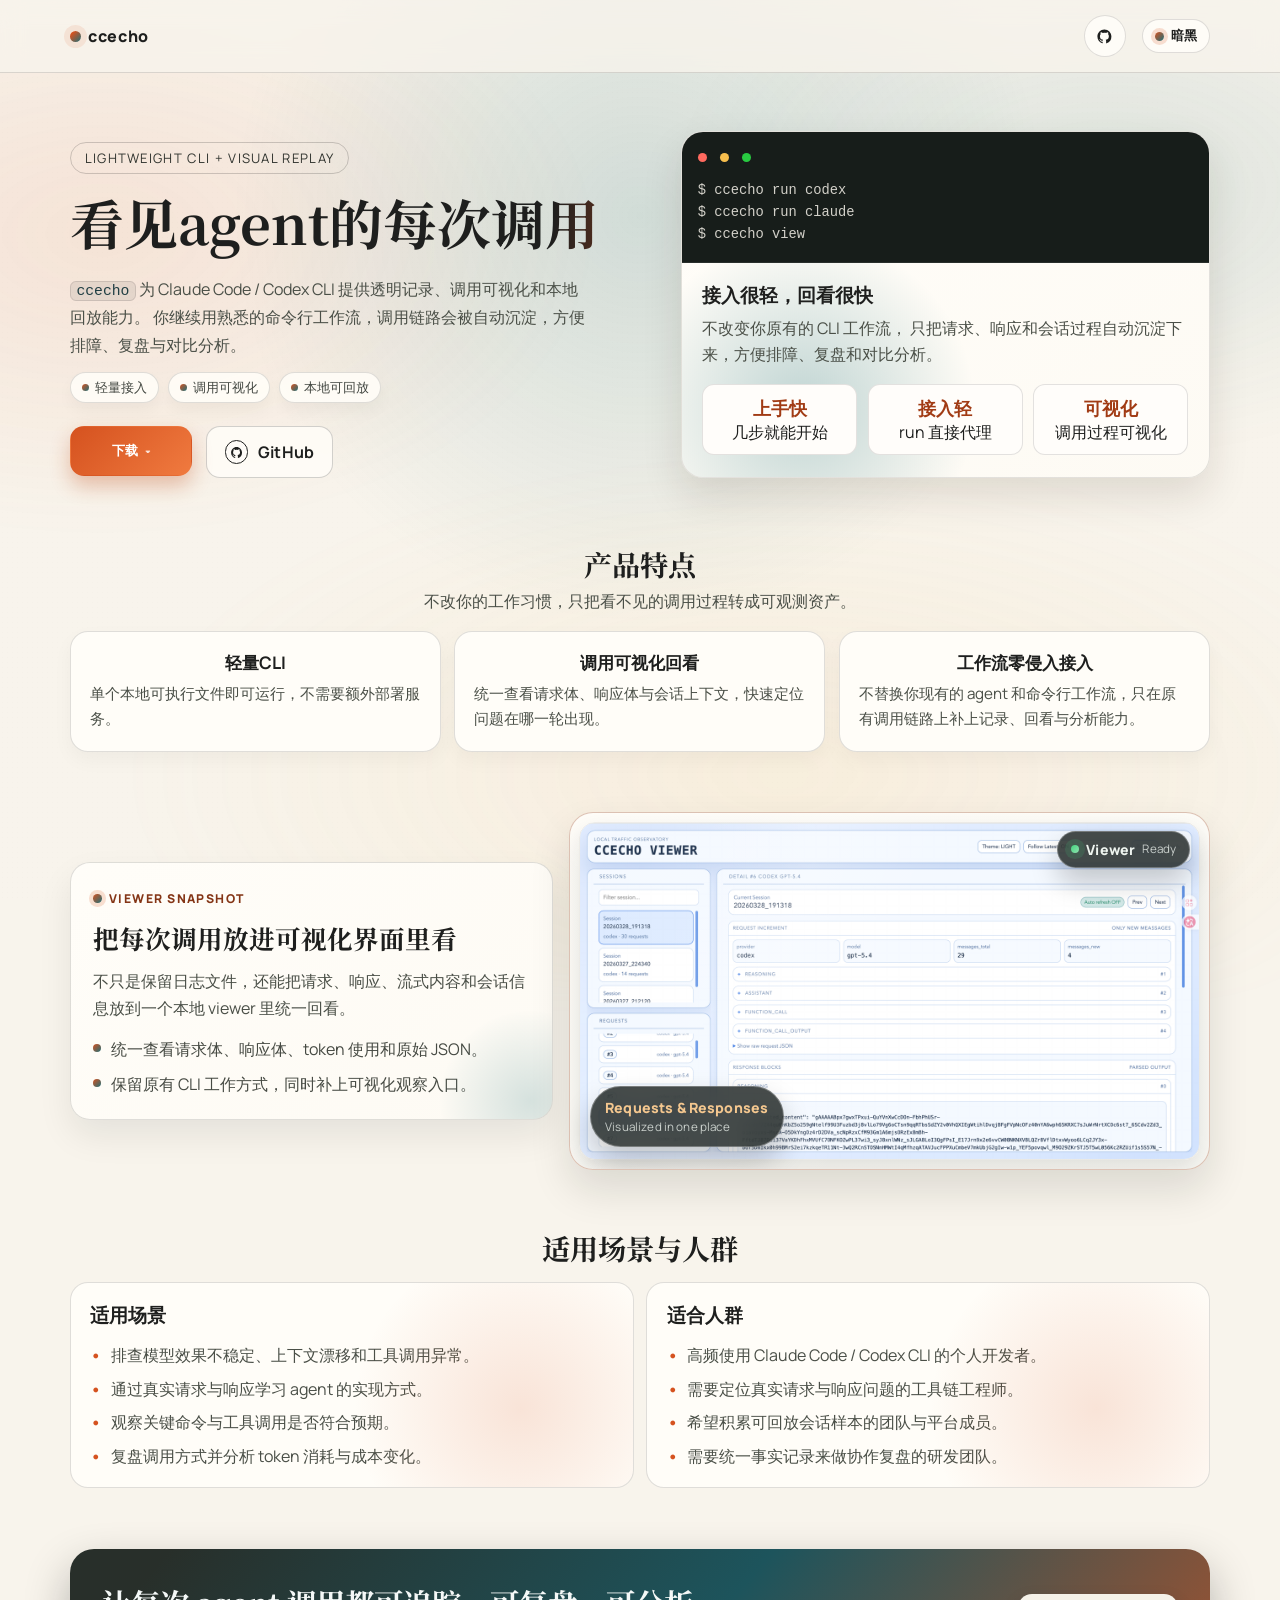
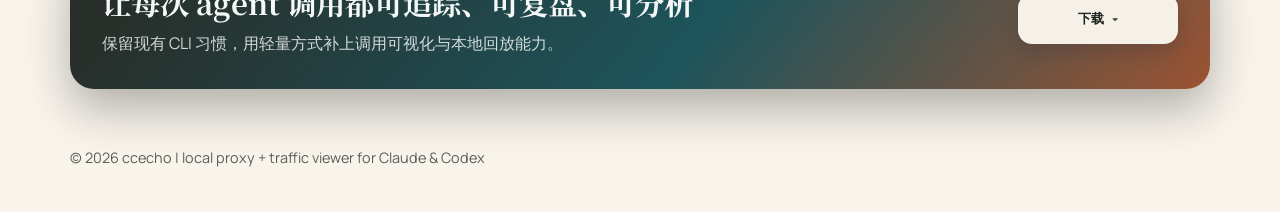
==== docs/index.html @ 2245d56a "feat: 支持 Codex 代理链路、重构多 provider viewer、增加产品介绍页   - cmd/ccecho/commands.go: 新增 run codex、view、versio" ====
<!doctype html>
<html lang="zh-CN">
<head>
    <meta charset="UTF-8"/>
    <meta name="viewport" content="width=device-width, initial-scale=1.0"/>
    <meta name="description" content="ccecho：为 Claude Code / Codex CLI 提供透明记录、调用可视化与本地回放的轻量 CLI。"/>
    <title>ccecho | 透明记录、调用可视化、本地回放</title>
    <link rel="preconnect" href="https://fonts.googleapis.com"/>
    <link rel="preconnect" href="https://fonts.gstatic.com" crossorigin/>
    <link href="https://fonts.googleapis.com/css2?family=Manrope:wght@400;500;600;700;800&family=Noto+Serif+SC:wght@500;700&display=swap"
          rel="stylesheet"/>
    <style>
        /* 主题变量 */
        :root {
            --bg: #f8f4ec;
            --ink: #1e1f1e;
            --muted: #4a4f47;
            --brand: #d5521f;
            --brand-deep: #a13b14;
            --accent: #1f6f78;
            --paper: #fffdf8;
            --line: rgba(30, 31, 30, 0.14);
            --shadow: 0 18px 40px rgba(45, 24, 10, 0.12);
            --radius: 18px;
            --max: 1140px;
            --spot-x: 50%;
            --spot-y: 24%;
        }

        :root[data-theme="dark"] {
            --bg: #111513;
            --ink: #e8ece8;
            --muted: #c2ccc2;
            --brand: #e06c3b;
            --brand-deep: #ff9164;
            --accent: #58aeb7;
            --paper: #1a221f;
            --line: rgba(232, 236, 232, 0.16);
            --shadow: 0 20px 45px rgba(0, 0, 0, 0.42);
        }

        /* 基础样式 */
        * {
            box-sizing: border-box;
            margin: 0;
            padding: 0;
        }

        html,
        body {
            width: 100%;
            scroll-behavior: smooth;
            background: var(--bg);
            color: var(--ink);
            font-family: "Manrope", "PingFang SC", "Hiragino Sans GB", "Microsoft YaHei", sans-serif;
        }

        body::after {
            content: "";
            position: fixed;
            z-index: -2;
            filter: blur(36px);
            opacity: 0.55;
            animation: blobFloat 14s ease-in-out infinite alternate;
            will-change: transform;
        }

        body::after {
            width: 36vw;
            height: 36vw;
            min-width: 280px;
            min-height: 280px;
            background: radial-gradient(circle at 70% 70%, rgba(31, 111, 120, 0.56), transparent 70%);
            right: -10vw;
            bottom: -10vw;
            animation-duration: 16s;
            animation-delay: -6s;
        }

        a {
            color: inherit;
            text-decoration: none;
        }

        code {
            font-family: "SFMono-Regular", Menlo, Monaco, Consolas, monospace;
            font-size: 0.92em;
            background: rgba(30, 31, 30, 0.08);
            border: 1px solid rgba(30, 31, 30, 0.12);
            border-radius: 6px;
            padding: 0.08rem 0.34rem;
            color: #1f3e42;
            white-space: nowrap;
        }

        :root[data-theme="dark"] code {
            background: rgba(232, 236, 232, 0.08);
            border-color: rgba(232, 236, 232, 0.18);
            color: #8dd6de;
        }

        /* 背景层 */
        .site {
            position: relative;
            overflow-x: clip;
            isolation: isolate;
        }

        .site::before {
            content: "";
            position: fixed;
            inset: 0;
            z-index: 0;
            pointer-events: none;
            background: radial-gradient(680px circle at var(--spot-x) var(--spot-y), color-mix(in srgb, var(--accent) 18%, transparent), transparent 60%);
        }

        .scroll-progress {
            position: fixed;
            top: 0;
            left: 0;
            z-index: 40;
            height: 3px;
            width: 100%;
            transform-origin: left;
            transform: scaleX(0);
            background: linear-gradient(90deg, var(--brand), var(--accent));
            box-shadow: 0 0 12px color-mix(in srgb, var(--brand) 65%, transparent);
            pointer-events: none;
        }

        .noise {
            pointer-events: none;
            position: fixed;
            inset: 0;
            z-index: 2;
            opacity: 0.2;
            background-image: radial-gradient(rgba(0, 0, 0, 0.06) 0.8px, transparent 0.8px);
            background-size: 5px 5px;
            animation: noiseShift 10s steps(8, end) infinite;
        }

        .aurora {
            pointer-events: none;
            position: fixed;
            inset: -10% -20%;
            z-index: 1;
            opacity: 0.52;
            background: radial-gradient(40% 40% at 20% 30%, rgba(213, 82, 31, 0.2), transparent 70%),
            radial-gradient(34% 34% at 76% 26%, rgba(31, 111, 120, 0.24), transparent 72%),
            radial-gradient(50% 40% at 58% 80%, rgba(241, 181, 82, 0.18), transparent 75%);
            filter: blur(18px) saturate(110%);
            transform: translate3d(0, 0, 0);
            animation: auroraDrift 16s ease-in-out infinite alternate;
            will-change: transform;
        }

        .nav-wrap,
        main,
        footer {
            position: relative;
            z-index: 3;
        }

        .container {
            width: min(100% - 2.6rem, var(--max));
            margin-inline: auto;
        }

        /* 顶部导航 */
        .nav-wrap {
            position: sticky;
            top: 0;
            z-index: 20;
            backdrop-filter: blur(12px);
            background: color-mix(in srgb, var(--bg) 78%, transparent);
            border-bottom: 1px solid var(--line);
        }

        .nav {
            display: flex;
            justify-content: space-between;
            align-items: center;
            min-height: 72px;
            gap: 1rem;
        }

        .nav-right {
            display: flex;
            align-items: center;
            gap: 1rem;
        }

        .brand {
            display: inline-flex;
            align-items: baseline;
            gap: 0.45rem;
            font-weight: 800;
            letter-spacing: 0.04em;
        }

        .brand-mark {
            width: 11px;
            height: 11px;
            border-radius: 50%;
            background: linear-gradient(135deg, var(--brand) 20%, var(--accent));
            box-shadow: 0 0 0 6px rgba(213, 82, 31, 0.1);
            animation: pulseMark 1.5s ease-out infinite;
        }

        .theme-toggle {
            border: 1px solid var(--line);
            background: color-mix(in srgb, var(--paper) 86%, transparent);
            color: var(--ink);
            border-radius: 999px;
            padding: 0.42rem 0.75rem;
            display: inline-flex;
            align-items: center;
            gap: 0.45rem;
            font-size: 0.83rem;
            font-weight: 700;
            cursor: pointer;
            transition: transform 0.22s ease, background 0.22s ease, border-color 0.22s ease;
        }

        .theme-toggle:hover {
            transform: translateY(-1px);
            border-color: color-mix(in srgb, var(--brand) 42%, var(--line));
        }

        .nav-icon-btn {
            width: 42px;
            height: 42px;
            border-radius: 999px;
            border: 1px solid var(--line);
            background: color-mix(in srgb, var(--paper) 86%, transparent);
            color: var(--ink);
            display: inline-flex;
            align-items: center;
            justify-content: center;
            transition: transform 0.22s ease, background 0.22s ease, border-color 0.22s ease, box-shadow 0.22s ease;
        }

        .nav-icon-btn:hover {
            transform: translateY(-1px);
            border-color: color-mix(in srgb, var(--brand) 42%, var(--line));
            box-shadow: 0 10px 18px rgba(20, 24, 22, 0.1);
        }

        .nav-icon-btn svg {
            width: 1.05rem;
            height: 1.05rem;
            fill: currentColor;
        }

        .theme-dot {
            width: 9px;
            height: 9px;
            border-radius: 50%;
            background: linear-gradient(135deg, var(--brand), var(--accent));
            box-shadow: 0 0 0 4px color-mix(in srgb, var(--brand) 18%, transparent);
        }

        /* Hero 区域 */
        .hero {
            padding: 3.6rem 0 2.4rem;
            position: relative;
        }

        .hero-grid {
            display: grid;
            grid-template-columns: 1.05fr 0.95fr;
            gap: 1.6rem;
            align-items: end;
            position: relative;
        }

        /* Keep the left column above the demo card so its dropdown can receive pointer events. */
        .hero-grid > article.reveal {
            position: relative;
            z-index: 5;
        }

        .hero-card.reveal {
            position: relative;
            z-index: 1;
        }

        .eyebrow {
            display: inline-block;
            margin-bottom: 1.1rem;
            padding: 0.35rem 0.85rem;
            border-radius: 999px;
            border: 1px solid rgba(30, 31, 30, 0.2);
            font-size: 0.82rem;
            letter-spacing: 0.1em;
            text-transform: uppercase;
            color: #31342f;
        }

        :root[data-theme="dark"] .eyebrow {
            color: #eef4ef;
            border-color: rgba(121, 212, 221, 0.26);
            background: linear-gradient(135deg, rgba(24, 31, 29, 0.9), rgba(18, 47, 52, 0.78));
            box-shadow:
                0 10px 24px rgba(0, 0, 0, 0.22),
                inset 0 0 0 1px rgba(255, 154, 109, 0.08);
        }

        .hero h1 {
            font-family: "Noto Serif SC", serif;
            font-weight: 700;
            line-height: 1.16;
            font-size: clamp(2rem, 4.2vw, 4rem);
            margin-bottom: 1rem;
            text-wrap: nowrap;
            white-space: nowrap;
            color: var(--ink);
            position: relative;
            display: inline-block;
            padding-bottom: 0.12em;
            overflow: visible;
        }

        .hero p {
            color: var(--muted);
            font-size: clamp(1rem, 1.2vw, 1.13rem);
            max-width: 52ch;
            line-height: 1.72;
        }

        @supports ((-webkit-background-clip: text) or (background-clip: text)) {
            .hero h1 {
                background: linear-gradient(92deg, var(--ink) 0%, var(--ink) 38%, var(--brand) 52%, var(--accent) 68%, var(--ink) 82%);
                background-size: 240% 100%;
                -webkit-background-clip: text;
                background-clip: text;
                color: transparent;
                -webkit-text-fill-color: transparent;
                animation: titleShimmer 4.8s ease-in-out infinite;
            }
        }

        :root[data-theme="dark"] .hero h1 {
            color: #f2f5f2;
            background: none;
            -webkit-text-fill-color: #f2f5f2;
            text-shadow: 0 0 0 rgba(121, 212, 221, 0);
            animation: darkTitlePulse 3.6s ease-in-out infinite;
        }

        :root[data-theme="dark"] .hero h1::after {
            content: "";
            position: absolute;
            left: 0;
            right: 0;
            bottom: -0.28em;
            height: 3px;
            border-radius: 999px;
            background: linear-gradient(90deg, transparent 0%, #79d4dd 28%, #ff9a6d 52%, #79d4dd 74%, transparent 100%);
            background-size: 220% 100%;
            opacity: 0.9;
            animation: darkUnderlineFlow 2s linear infinite;
        }

        .hero-actions {
            margin-top: 1.4rem;
            display: flex;
            gap: 0.9rem;
            flex-wrap: wrap;
            overflow: visible;
        }

        .hero-badges {
            margin-top: 0.8rem;
            display: flex;
            flex-wrap: wrap;
            gap: 0.55rem;
        }

        .badge {
            display: inline-flex;
            align-items: center;
            gap: 0.4rem;
            border-radius: 999px;
            border: 1px solid var(--line);
            background: color-mix(in srgb, var(--paper) 90%, transparent);
            padding: 0.35rem 0.68rem;
            font-size: 0.79rem;
            color: color-mix(in srgb, var(--muted) 82%, var(--ink));
            box-shadow: 0 8px 16px rgba(0, 0, 0, 0.04);
            animation: badgeLift 3.2s ease-in-out infinite;
        }

        .badge:nth-child(2) {
            animation-delay: -1.8s;
        }

        .badge:nth-child(3) {
            animation-delay: -3.4s;
        }

        .badge::before {
            content: "";
            width: 7px;
            height: 7px;
            border-radius: 50%;
            background: linear-gradient(135deg, var(--brand), var(--accent));
            flex-shrink: 0;
        }

        /* 按钮与下载菜单 */
        .btn {
            display: inline-flex;
            align-items: center;
            justify-content: center;
            gap: 0.45rem;
            padding: 0.86rem 1.16rem;
            min-height: 50px;
            border-radius: 14px;
            border: 1px solid transparent;
            font-weight: 700;
            letter-spacing: 0.01em;
            position: relative;
            isolation: isolate;
            overflow: hidden;
            transition: transform 0.24s ease, box-shadow 0.24s ease, background 0.24s ease, border-color 0.24s ease;
            cursor: pointer;
        }

        .btn::before {
            content: "";
            position: absolute;
            inset: 0;
            z-index: -1;
            opacity: 0;
            transform: translateX(-26%);
            transition: transform 0.36s ease, opacity 0.36s ease;
            background: linear-gradient(105deg, transparent 20%, rgba(255, 255, 255, 0.38) 48%, transparent 78%);
        }

        .btn-primary {
            background: linear-gradient(135deg, var(--brand), #f07a3f);
            color: #fff;
            box-shadow: 0 10px 20px rgba(191, 74, 24, 0.32);
            padding-inline: 1.28rem;
        }

        .btn-ghost {
            border-color: rgba(30, 31, 30, 0.2);
            color: var(--ink);
            background: rgba(255, 253, 248, 0.84);
            backdrop-filter: blur(2px);
        }

        .btn-github {
            gap: 0.62rem;
            padding-inline: 1.1rem;
        }

        .btn-icon-circle {
            width: 1.45rem;
            height: 1.45rem;
            border-radius: 999px;
            display: inline-flex;
            align-items: center;
            justify-content: center;
            flex-shrink: 0;
            border: 1px solid currentColor;
            background: rgba(255, 255, 255, 0.16);
        }

        .btn-icon-circle svg {
            width: 0.82rem;
            height: 0.82rem;
            fill: currentColor;
        }

        .download-pop {
            position: relative;
            display: inline-flex;
            flex-direction: column;
            align-items: flex-start;
            overflow: visible;
            padding-bottom: 0.35rem;
            margin-bottom: -0.35rem;
            z-index: 60;
        }

        .download-pop:is(:hover, :focus-within) {
            z-index: 90;
        }

        .download-trigger {
            padding-inline: 1.2rem;
            min-width: 122px;
        }

        .download-trigger::after {
            content: "▾";
            font-size: 0.8em;
            opacity: 0.82;
            transition: transform 0.24s ease;
        }

        .download-pop:is(:hover, :focus-within) .download-trigger::after {
            transform: rotate(180deg);
        }

        .download-menu {
            position: absolute;
            top: 100%;
            left: 0;
            min-width: 210px;
            display: grid;
            gap: 0.28rem;
            padding: 0.44rem;
            border-radius: 12px;
            border: 1px solid color-mix(in srgb, var(--brand) 20%, var(--line));
            background: color-mix(in srgb, var(--paper) 96%, #fff);
            box-shadow: 0 18px 34px rgba(26, 28, 26, 0.16);
            opacity: 0;
            visibility: hidden;
            pointer-events: none;
            transition: opacity 0.22s ease;
            z-index: 120;
        }

        .download-pop:is(:hover, :focus-within) .download-menu {
            opacity: 1;
            visibility: visible;
            pointer-events: auto;
        }

        .download-pop.upward {
            padding-top: 0.35rem;
            padding-bottom: 0;
            margin-top: -0.35rem;
            margin-bottom: 0;
        }

        .download-pop.upward .download-menu {
            top: auto;
            bottom: 100%;
        }

        .download-item {
            display: flex;
            align-items: center;
            justify-content: space-between;
            gap: 0.8rem;
            border-radius: 9px;
            padding: 0.56rem 0.7rem;
            font-size: 0.9rem;
            color: color-mix(in srgb, var(--muted) 72%, var(--ink));
            border: 1px solid transparent;
            cursor: pointer;
            text-decoration: none;
            transition: background 0.2s ease, color 0.2s ease, transform 0.2s ease, border-color 0.2s ease, box-shadow 0.2s ease;
        }

        .download-item span:last-child {
            opacity: 0.62;
            font-size: 0.84em;
        }

        .download-item:is(:hover, :focus-visible) {
            background: color-mix(in srgb, var(--brand) 11%, var(--paper));
            color: var(--ink);
            border-color: color-mix(in srgb, var(--brand) 44%, var(--line));
            box-shadow: 0 6px 14px rgba(20, 24, 22, 0.1);
            outline: none;
        }

        :root[data-theme="dark"] .btn-ghost {
            border-color: rgba(232, 236, 232, 0.18);
            background: rgba(21, 27, 24, 0.72);
        }

        :root[data-theme="dark"] .btn-github .btn-icon-circle {
            background: rgba(232, 236, 232, 0.08);
        }

        :root[data-theme="dark"] .nav-icon-btn {
            border-color: rgba(232, 236, 232, 0.18);
            background: rgba(21, 27, 24, 0.72);
        }

        .btn:hover {
            transform: translateY(-2px) scale(1.01);
            box-shadow: 0 12px 24px rgba(20, 24, 22, 0.12);
        }

        .btn:hover::before {
            opacity: 1;
            transform: translateX(14%);
        }

        .btn:hover::after {
            transform: translateX(2px);
            opacity: 1;
        }

        .btn.download-trigger:hover {
            transform: none;
        }

        /* 右侧演示卡片 */
        .hero-card {
            background: linear-gradient(145deg, color-mix(in srgb, var(--paper) 92%, #fff), color-mix(in srgb, var(--paper) 88%, #f1e7d5));
            border-radius: calc(var(--radius) + 4px);
            border: 1px solid rgba(30, 31, 30, 0.12);
            box-shadow: var(--shadow);
            overflow: hidden;
            position: relative;
            isolation: isolate;
        }

        :root[data-theme="dark"] .hero-card {
            border-color: rgba(121, 212, 221, 0.28);
            animation: darkCardGlow 3.2s ease-in-out infinite;
        }

        .hero-card::before {
            content: "";
            position: absolute;
            inset: auto auto -30% -10%;
            width: 66%;
            aspect-ratio: 1;
            border-radius: 50%;
            background: radial-gradient(circle, rgba(31, 111, 120, 0.28), transparent 70%);
            z-index: -1;
        }

        .hero-card::after {
            content: "";
            position: absolute;
            inset: -140% 20% auto -40%;
            height: 80%;
            transform: rotate(18deg);
            background: linear-gradient(90deg, transparent, rgba(255, 255, 255, 0.36), transparent);
            animation: sheen 5.5s ease-in-out infinite;
            pointer-events: none;
        }

    .terminal {
      background: color-mix(in srgb, #131916 72%, #212724);
      color: #e7e4dc;
      padding: 1rem;
      font-family: "SFMono-Regular", Menlo, Monaco, Consolas, monospace;
      font-size: 0.86rem;
      line-height: 1.6;
            border-bottom: 1px solid rgba(255, 255, 255, 0.08);
        }

        .terminal .dot {
            display: inline-block;
            width: 9px;
            height: 9px;
            border-radius: 50%;
            margin-right: 0.3rem;
        }

        .dot.red {
            background: #ff6a5f;
        }

        .dot.yellow {
            background: #f7be4d;
        }

        .dot.green {
            background: #28ca41;
        }

        .card-content {
            padding: 1.2rem 1.3rem 1.4rem;
        }

        .kpi {
            display: grid;
            grid-template-columns: repeat(3, 1fr);
            gap: 0.65rem;
            margin-top: 1rem;
        }

        .kpi > div {
            background: color-mix(in srgb, var(--paper) 76%, #fff);
            border: 1px solid rgba(30, 31, 30, 0.12);
            border-radius: 12px;
            padding: 0.65rem;
            text-align: center;
        }

        .kpi strong {
            display: block;
            font-size: 1.1rem;
            color: var(--brand-deep);
        }

        /* 内容区块 */
        section {
            padding: 1.9rem 0;
        }

        .section-title {
            display: flex;
            align-items: end;
            justify-content: space-between;
            gap: 1rem;
            margin-bottom: 0.85rem;
        }

        .section-title h2 {
            font-family: "Noto Serif SC", serif;
            font-size: clamp(1.45rem, 2.2vw, 2.3rem);
            line-height: 1.24;
        }

        .section-title p {
            color: var(--muted);
            max-width: 48ch;
            line-height: 1.64;
        }

        .section-title.centered {
            flex-direction: column;
            align-items: center;
            justify-content: center;
            text-align: center;
            gap: 0.4rem;
            margin-bottom: 1rem;
        }

        .section-title.centered p {
            max-width: 60ch;
        }

        .feature-grid {
            display: grid;
            grid-template-columns: repeat(3, minmax(0, 1fr));
            gap: 0.8rem;
        }

        .feature {
            border-radius: var(--radius);
            background: var(--paper);
            border: 1px solid var(--line);
            padding: 1.2rem;
            box-shadow: 0 8px 20px rgba(0, 0, 0, 0.04);
            transition: transform 120ms ease-out;
            position: relative;
            overflow: hidden;
            will-change: transform;
        }

        .feature:hover {
            --lift: -4px;
        }

        .feature h3 {
            margin-bottom: 0.45rem;
            font-size: 1.08rem;
            text-align: center;
            text-wrap: balance;
            max-width: 16ch;
            margin-inline: auto;
        }

        .feature p {
            color: var(--muted);
            line-height: 1.62;
            font-size: 0.95rem;
        }

        :root[data-theme="dark"] .section-title p,
        :root[data-theme="dark"] .feature p,
        :root[data-theme="dark"] .panel li,
        :root[data-theme="dark"] .hero p,
        :root[data-theme="dark"] .card-content p,
        :root[data-theme="dark"] .cta p {
            color: #cdd6cd !important;
        }

        .split {
            display: grid;
            grid-template-columns: 1fr 1fr;
            gap: 0.8rem;
        }

        .panel {
            border-radius: var(--radius);
            border: 1px solid var(--line);
            background: var(--paper);
            padding: 1.2rem;
            position: relative;
            overflow: hidden;
            transition: transform 120ms ease-out;
        }

        .panel:hover,
        blockquote:hover {
            --lift: -3px;
        }

        .panel::after {
            content: "";
            position: absolute;
            inset: auto -10% -44% auto;
            width: 60%;
            aspect-ratio: 1;
            border-radius: 50%;
            background: radial-gradient(circle, rgba(213, 82, 31, 0.15), transparent 70%);
            pointer-events: none;
        }

        .panel ul {
            list-style: none;
            margin-top: 0.9rem;
            display: grid;
            gap: 0.6rem;
        }

        .panel li {
            display: flex;
            align-items: flex-start;
            gap: 0.55rem;
            color: var(--muted);
            line-height: 1.5;
        }

        .panel li::before {
            content: "•";
            color: var(--brand);
            font-weight: 800;
        }

        .panel:hover {
            transform: translateY(-2px);
        }

        .viewer-showcase {
            display: grid;
            grid-template-columns: minmax(0, 0.86fr) minmax(0, 1.14fr);
            gap: 1rem;
            align-items: center;
        }

        .viewer-copy {
            border-radius: calc(var(--radius) + 2px);
            border: 1px solid var(--line);
            background:
                linear-gradient(145deg, color-mix(in srgb, var(--paper) 95%, #fff), color-mix(in srgb, var(--paper) 88%, #f1e7d5));
            padding: 1.4rem;
            box-shadow: 0 16px 34px rgba(18, 22, 20, 0.08);
            position: relative;
            overflow: hidden;
        }

        .viewer-copy::after {
            content: "";
            position: absolute;
            inset: auto -14% -28% auto;
            width: 180px;
            aspect-ratio: 1;
            border-radius: 50%;
            background: radial-gradient(circle, rgba(31, 111, 120, 0.18), transparent 72%);
            pointer-events: none;
        }

        .viewer-kicker {
            display: inline-flex;
            align-items: center;
            gap: 0.45rem;
            font-size: 0.76rem;
            font-weight: 800;
            letter-spacing: 0.12em;
            text-transform: uppercase;
            color: color-mix(in srgb, var(--brand-deep) 78%, var(--ink));
        }

        .viewer-kicker::before {
            content: "";
            width: 0.52rem;
            height: 0.52rem;
            border-radius: 50%;
            background: linear-gradient(135deg, var(--brand), var(--accent));
            box-shadow: 0 0 0 4px color-mix(in srgb, var(--brand) 18%, transparent);
        }

        .viewer-copy h3 {
            margin-top: 0.9rem;
            font-family: "Noto Serif SC", serif;
            font-size: clamp(1.45rem, 2vw, 2.15rem);
            line-height: 1.28;
        }

        .viewer-copy p {
            margin-top: 0.8rem;
            color: var(--muted);
            line-height: 1.68;
        }

        .viewer-points {
            list-style: none;
            margin-top: 1rem;
            display: grid;
            gap: 0.6rem;
        }

        .viewer-points li {
            display: flex;
            align-items: flex-start;
            gap: 0.6rem;
            color: color-mix(in srgb, var(--muted) 90%, var(--ink));
            line-height: 1.55;
        }

        .viewer-points li::before {
            content: "";
            width: 0.5rem;
            height: 0.5rem;
            margin-top: 0.42rem;
            border-radius: 50%;
            flex-shrink: 0;
            background: linear-gradient(135deg, var(--brand), var(--accent));
        }

        .viewer-frame {
            position: relative;
            padding: 0.55rem;
            border-radius: 24px;
            border: 1px solid color-mix(in srgb, var(--brand) 20%, var(--line));
            background:
                linear-gradient(155deg, color-mix(in srgb, var(--paper) 94%, #fff), color-mix(in srgb, var(--paper) 82%, #e8edea)),
                linear-gradient(135deg, rgba(213, 82, 31, 0.08), rgba(31, 111, 120, 0.08));
            box-shadow: 0 20px 40px rgba(18, 22, 20, 0.12);
            overflow: hidden;
            isolation: isolate;
            transform-origin: center;
            animation: viewerFrameDrift 6.8s ease-in-out infinite;
            transition: transform 0.35s ease, box-shadow 0.35s ease, border-color 0.35s ease;
        }

        .viewer-frame::before {
            content: "";
            position: absolute;
            inset: 0;
            background:
                linear-gradient(110deg, transparent 18%, rgba(255, 255, 255, 0.18) 34%, transparent 52%),
                radial-gradient(circle at 18% 18%, rgba(255, 255, 255, 0.12), transparent 30%);
            pointer-events: none;
        }

        .viewer-frame::after {
            content: "";
            position: absolute;
            inset: 6% -18% auto;
            height: 34%;
            background: linear-gradient(90deg, transparent, rgba(255, 255, 255, 0.26), transparent);
            transform: translate3d(-18%, 0, 0) rotate(-6deg);
            opacity: 0;
            pointer-events: none;
            animation: viewerScan 5.4s ease-in-out infinite;
        }

        .viewer-frame:hover {
            transform: translateY(-4px) rotate(-0.4deg);
            box-shadow: 0 28px 54px rgba(18, 22, 20, 0.16);
            border-color: color-mix(in srgb, var(--accent) 32%, var(--line));
        }

        .viewer-shot {
            display: block;
            width: 100%;
            height: auto;
            border-radius: 16px;
            border: 1px solid rgba(30, 31, 30, 0.08);
            box-shadow: 0 10px 24px rgba(20, 24, 22, 0.12);
            transform-origin: center;
            animation: viewerShotFloat 7.2s ease-in-out infinite;
        }

        .viewer-badge {
            position: absolute;
            z-index: 2;
            border-radius: 999px;
            border: 1px solid rgba(255, 255, 255, 0.28);
            background: rgba(20, 26, 24, 0.78);
            color: #eef4ef;
            backdrop-filter: blur(12px);
            box-shadow: 0 14px 28px rgba(8, 10, 10, 0.22);
            letter-spacing: 0.01em;
            white-space: nowrap;
            animation: viewerBadgeFloat 4.6s ease-in-out infinite;
        }

        .viewer-badge strong {
            font-size: 0.88rem;
            font-weight: 800;
        }

        .viewer-badge span {
            font-size: 0.73rem;
            opacity: 0.78;
        }

        .viewer-badge.top {
            top: 1.1rem;
            right: 1.2rem;
            padding: 0.5rem 0.8rem;
            display: inline-flex;
            align-items: center;
            gap: 0.45rem;
        }

        .viewer-badge.top::before {
            content: "";
            width: 0.5rem;
            height: 0.5rem;
            border-radius: 50%;
            background: linear-gradient(135deg, #44d17d, #8ee3af);
            box-shadow: 0 0 0 6px rgba(68, 209, 125, 0.14);
            flex-shrink: 0;
        }

        .viewer-badge.side {
            left: 1.2rem;
            bottom: 1.35rem;
            padding: 0.7rem 0.9rem;
            display: grid;
            gap: 0.1rem;
            animation-delay: -2.2s;
        }

        .viewer-badge.side strong {
            color: #f4c78f;
        }

        :root[data-theme="dark"] .viewer-copy {
            border-color: rgba(232, 236, 232, 0.14);
            background:
                linear-gradient(145deg, rgba(24, 30, 27, 0.96), rgba(19, 24, 22, 0.92));
            box-shadow: 0 18px 36px rgba(0, 0, 0, 0.26);
        }

        :root[data-theme="dark"] .viewer-copy p,
        :root[data-theme="dark"] .viewer-points li {
            color: #cdd6cd;
        }

        :root[data-theme="dark"] .viewer-frame {
            border-color: rgba(121, 212, 221, 0.22);
            background:
                linear-gradient(155deg, rgba(20, 26, 24, 0.96), rgba(17, 34, 38, 0.92)),
                linear-gradient(135deg, rgba(213, 82, 31, 0.1), rgba(31, 111, 120, 0.1));
            box-shadow: 0 22px 46px rgba(0, 0, 0, 0.26);
        }

        :root[data-theme="dark"] .viewer-shot {
            border-color: rgba(232, 236, 232, 0.08);
            box-shadow: 0 12px 26px rgba(0, 0, 0, 0.24);
        }

        :root[data-theme="dark"] .viewer-frame:hover {
            box-shadow: 0 30px 58px rgba(0, 0, 0, 0.34);
            border-color: rgba(121, 212, 221, 0.3);
        }

        .cta {
            padding: 2rem;
            border-radius: 24px;
            background: linear-gradient(130deg, #282f2a 8%, #1d545c 56%, #d5521f 120%);
            color: #f4f8f7;
            box-shadow: 0 20px 45px rgba(15, 18, 16, 0.3);
            display: grid;
            grid-template-columns: 1fr auto;
            align-items: center;
            gap: 0.8rem;
            position: relative;
            z-index: 5;
        }

        .cta.reveal {
            z-index: 6;
        }

        .cta h3 {
            font-size: clamp(1.35rem, 2.3vw, 2rem);
            margin-bottom: 0.5rem;
            font-family: "Noto Serif SC", serif;
        }

        .cta p {
            color: rgba(244, 248, 247, 0.84);
            line-height: 1.6;
            max-width: 48ch;
        }

        .cta .btn {
            background: #f5f1e8;
            color: #1c2420;
            min-width: 160px;
            border-color: rgba(245, 241, 232, 0.2);
        }

        .cta-actions {
            display: flex;
            gap: 0.6rem;
            flex-wrap: wrap;
            justify-content: flex-end;
            overflow: visible;
            position: relative;
            z-index: 7;
        }

        .btn-cta-download {
            background: linear-gradient(135deg, #f3f7ff, #d9e7ff);
            color: #17305e;
            border-color: rgba(23, 48, 94, 0.16);
            box-shadow: 0 8px 18px rgba(17, 38, 73, 0.18);
        }

        .btn-cta-download::after {
            content: "▾";
            font-size: 0.88em;
            opacity: 0.82;
        }

        /* 深色模式覆盖 */
        :root[data-theme="dark"] .download-menu {
            background: rgba(24, 30, 27, 0.98);
            border-color: rgba(232, 236, 232, 0.18);
            box-shadow: 0 16px 34px rgba(0, 0, 0, 0.44);
        }

        :root[data-theme="dark"] .download-item {
            color: #d2d9d2;
        }

        :root[data-theme="dark"] .download-item:is(:hover, :focus-visible) {
            background: rgba(232, 236, 232, 0.08);
            color: #edf2ed;
            border-color: rgba(232, 236, 232, 0.28);
            box-shadow: 0 8px 16px rgba(0, 0, 0, 0.28);
        }

        footer {
            padding: 1.8rem 0 2.8rem;
            color: color-mix(in srgb, var(--muted) 78%, #8f958f);
            font-size: 0.9rem;
        }

        :root[data-theme="dark"] footer {
            color: #bcc6bc;
        }

        .reveal {
            opacity: 0;
            transform: translateY(18px);
            transition: opacity 0.5s ease, transform 0.5s ease;
        }

        .reveal.visible {
            opacity: 1;
            transform: translateY(0);
        }

        /* 动画 */
        @keyframes blobFloat {
            0% {
                transform: translate3d(0, 0, 0) scale(1);
            }
            100% {
                transform: translate3d(2.8vw, 2.2vh, 0) scale(1.08);
            }
        }

        @keyframes auroraDrift {
            0% {
                transform: translate3d(-1.2vw, -0.8vh, 0) rotate(0.001deg);
            }
            100% {
                transform: translate3d(1.8vw, 1.3vh, 0) rotate(0.001deg);
            }
        }

        @keyframes noiseShift {
            0% {
                transform: translate3d(0, 0, 0);
            }
            100% {
                transform: translate3d(10px, -8px, 0);
            }
        }

        @keyframes sheen {
            0% {
                transform: translate3d(-20%, 0, 0) rotate(18deg);
                opacity: 0;
            }
            18% {
                opacity: 0.55;
            }
            32% {
                transform: translate3d(70%, 0, 0) rotate(18deg);
                opacity: 0;
            }
            100% {
                transform: translate3d(70%, 0, 0) rotate(18deg);
                opacity: 0;
            }
        }

        @keyframes titleShimmer {
            0% {
                background-position: 0% 50%;
            }
            45% {
                background-position: 100% 50%;
            }
            100% {
                background-position: 0% 50%;
            }
        }

        @keyframes darkTitlePulse {
            0% {
                text-shadow: 0 0 0 rgba(121, 212, 221, 0);
                opacity: 1;
            }
            50% {
                text-shadow: 0 0 14px rgba(121, 212, 221, 0.26);
                opacity: 0.985;
            }
            100% {
                text-shadow: 0 0 0 rgba(121, 212, 221, 0);
                opacity: 1;
            }
        }

        @keyframes darkUnderlineFlow {
            0% {
                background-position: 0% 50%;
            }
            100% {
                background-position: 220% 50%;
            }
        }

        @keyframes darkCardGlow {
            0% {
                box-shadow: 0 22px 42px rgba(0, 0, 0, 0.48), 0 0 0 1px rgba(121, 212, 221, 0.05) inset;
            }
            50% {
                box-shadow: 0 26px 54px rgba(0, 0, 0, 0.56), 0 0 22px rgba(121, 212, 221, 0.18), 0 0 0 1px rgba(255, 154, 109, 0.16) inset;
            }
            100% {
                box-shadow: 0 22px 42px rgba(0, 0, 0, 0.48), 0 0 0 1px rgba(121, 212, 221, 0.05) inset;
            }
        }

        @keyframes pulseMark {
            0% {
                box-shadow: 0 0 0 0 rgba(213, 82, 31, 0.34);
            }
            75% {
                box-shadow: 0 0 0 10px rgba(213, 82, 31, 0);
            }
            100% {
                box-shadow: 0 0 0 0 rgba(213, 82, 31, 0);
            }
        }

        @keyframes badgeLift {
            0%, 100% {
                transform: translateY(0);
            }
            50% {
                transform: translateY(-3px);
            }
        }

        @keyframes viewerFrameDrift {
            0%, 100% {
                transform: translate3d(0, 0, 0) rotate(0deg);
            }
            50% {
                transform: translate3d(0, -6px, 0) rotate(-0.45deg);
            }
        }

        @keyframes viewerShotFloat {
            0%, 100% {
                transform: scale(1) translate3d(0, 0, 0);
            }
            50% {
                transform: scale(1.012) translate3d(0, -4px, 0);
            }
        }

        @keyframes viewerBadgeFloat {
            0%, 100% {
                transform: translate3d(0, 0, 0);
            }
            50% {
                transform: translate3d(0, -6px, 0);
            }
        }

        @keyframes viewerScan {
            0% {
                transform: translate3d(-28%, 0, 0) rotate(-6deg);
                opacity: 0;
            }
            14% {
                opacity: 0.22;
            }
            34% {
                transform: translate3d(38%, 0, 0) rotate(-6deg);
                opacity: 0;
            }
            100% {
                transform: translate3d(38%, 0, 0) rotate(-6deg);
                opacity: 0;
            }
        }

        /* 响应式 */
        @media (max-width: 980px) {
            .hero-grid,
            .feature-grid,
            .split,
            .viewer-showcase,
            .cta {
                grid-template-columns: 1fr;
            }

            .hero {
                padding-top: 2.8rem;
            }

            .section-title {
                align-items: flex-start;
                flex-direction: column;
            }

        }

        @media (max-width: 620px) {
            .container {
                width: min(100% - 1.4rem, var(--max));
            }

            .nav-right {
                gap: 0.55rem;
            }

            .theme-toggle {
                padding: 0.38rem 0.62rem;
            }

            .kpi {
                grid-template-columns: 1fr;
            }

            .cta {
                padding: 1.35rem;
            }

            .hero-badges {
                gap: 0.45rem;
            }

            .badge {
                font-size: 0.75rem;
                padding: 0.32rem 0.6rem;
            }
        }

        @media (prefers-reduced-motion: reduce) {
            *,
            *::before,
            *::after {
                animation: none !important;
                transition: none !important;
            }
        }
    </style>
</head>
<body>
<div class="site">
    <div class="scroll-progress" aria-hidden="true"></div>
    <div class="aurora"></div>
    <div class="noise"></div>

    <div class="nav-wrap">
        <nav class="nav container">
            <a class="brand" aria-label="ccecho 首页">
                <span class="brand-mark"></span>
                <span>ccecho</span>
            </a>
            <div class="nav-right">
                <a class="nav-icon-btn" href="https://github.com/your-org/ccecho" target="_blank" rel="noreferrer"
                   aria-label="GitHub">
                    <svg viewBox="0 0 24 24" focusable="false" aria-hidden="true">
                        <path d="M12 2C6.48 2 2 6.58 2 12.22c0 4.5 2.87 8.32 6.84 9.66.5.1.68-.22.68-.49 0-.24-.01-1.03-.01-1.87-2.78.62-3.37-1.21-3.37-1.21-.45-1.18-1.11-1.5-1.11-1.5-.91-.64.07-.63.07-.63 1 .07 1.53 1.05 1.53 1.05.9 1.57 2.35 1.12 2.92.86.09-.67.35-1.12.63-1.38-2.22-.26-4.55-1.14-4.55-5.09 0-1.13.39-2.05 1.03-2.77-.1-.26-.45-1.3.1-2.72 0 0 .84-.28 2.75 1.06A9.3 9.3 0 0 1 12 6.84c.85 0 1.7.12 2.49.35 1.9-1.34 2.74-1.06 2.74-1.06.55 1.42.2 2.46.1 2.72.64.72 1.03 1.64 1.03 2.77 0 3.96-2.33 4.82-4.56 5.08.36.32.68.95.68 1.92 0 1.39-.01 2.5-.01 2.84 0 .27.18.59.69.49A10.26 10.26 0 0 0 22 12.22C22 6.58 17.52 2 12 2Z"></path>
                    </svg>
                </a>
                <button class="theme-toggle" id="themeToggle" type="button" aria-label="切换暗黑模式">
                    <span class="theme-dot"></span>
                    <span id="themeText">暗黑</span>
                </button>
            </div>
        </nav>
    </div>

    <main id="top">
        <section class="hero container">
            <div class="hero-grid">
                <article class="reveal">
                    <span class="eyebrow">Lightweight CLI + Visual Replay</span>
                    <h1>看见agent的每次调用</h1>
                    <p>
                        <code>ccecho</code> 为 Claude Code / Codex CLI 提供透明记录、调用可视化和本地回放能力。
                        你继续用熟悉的命令行工作流，调用链路会被自动沉淀，方便排障、复盘与对比分析。
                    </p>
                    <div class="hero-badges" aria-label="产品亮点">
                        <span class="badge">轻量接入</span>
                        <span class="badge">调用可视化</span>
                        <span class="badge">本地可回放</span>
                    </div>
                    <div class="hero-actions">
                        <div class="download-pop" data-download-pop>
                            <button class="btn btn-primary download-trigger" type="button" aria-haspopup="true"
                                    aria-expanded="false">
                                下载
                            </button>
                            <div class="download-menu" role="menu">
                                <a class="download-item" role="menuitem" href="../downloads/macos-intel/ccecho"><span>macOS</span><span>Intel</span></a>
                                <a class="download-item" role="menuitem" href="../downloads/macos-apple/ccecho"><span>macOS</span><span>Apple</span></a>
                                <a class="download-item" role="menuitem" href="../downloads/linux-x64/ccecho"><span>Linux</span><span>x64</span></a>
                                <a class="download-item" role="menuitem" href="../downloads/linux-arm64/ccecho"><span>Linux</span><span>ARM64</span></a>
                                <a class="download-item" role="menuitem"
                                   href="../downloads/windows-x64/ccecho.exe"><span>Windows</span><span>x64</span></a>
                                <a class="download-item" role="menuitem"
                                   href="../downloads/windows-arm64/ccecho.exe"><span>Windows</span><span>ARM64</span></a>
                            </div>
                        </div>
                        <a class="btn btn-ghost btn-github" href="https://github.com/your-org/ccecho" target="_blank"
                           rel="noreferrer">
                <span class="btn-icon-circle" aria-hidden="true">
                  <svg viewBox="0 0 24 24" focusable="false" aria-hidden="true">
                    <path d="M12 2C6.48 2 2 6.58 2 12.22c0 4.5 2.87 8.32 6.84 9.66.5.1.68-.22.68-.49 0-.24-.01-1.03-.01-1.87-2.78.62-3.37-1.21-3.37-1.21-.45-1.18-1.11-1.5-1.11-1.5-.91-.64.07-.63.07-.63 1 .07 1.53 1.05 1.53 1.05.9 1.57 2.35 1.12 2.92.86.09-.67.35-1.12.63-1.38-2.22-.26-4.55-1.14-4.55-5.09 0-1.13.39-2.05 1.03-2.77-.1-.26-.45-1.3.1-2.72 0 0 .84-.28 2.75 1.06A9.3 9.3 0 0 1 12 6.84c.85 0 1.7.12 2.49.35 1.9-1.34 2.74-1.06 2.74-1.06.55 1.42.2 2.46.1 2.72.64.72 1.03 1.64 1.03 2.77 0 3.96-2.33 4.82-4.56 5.08.36.32.68.95.68 1.92 0 1.39-.01 2.5-.01 2.84 0 .27.18.59.69.49A10.26 10.26 0 0 0 22 12.22C22 6.58 17.52 2 12 2Z"></path>
                  </svg>
                </span>
                            <span>GitHub</span>
                        </a>
                    </div>
                </article>

                <aside class="hero-card reveal" aria-label="调用观察面板">
                    <div class="terminal">
                        <span class="dot red"></span>
                        <span class="dot yellow"></span>
                        <span class="dot green"></span>
                        <div style="margin-top: 0.65rem; opacity: 0.9;">
                            $ ccecho run codex<br/>
                            $ ccecho run claude<br/>
                            $ ccecho view<br/>
                        </div>
                    </div>
                    <div class="card-content">
                        <h3>接入很轻，回看很快</h3>
                        <p style="margin-top: 0.45rem; color: var(--muted); line-height: 1.62;">
                            不改变你原有的 CLI 工作流，
                            只把请求、响应和会话过程自动沉淀下来，方便排障、复盘和对比分析。
                        </p>
                        <div class="kpi">
                <div><strong>上手快</strong><span>几步就能开始</span></div>
                            <div><strong>接入轻</strong><span>run 直接代理</span></div>
                            <div><strong>可视化</strong><span>调用过程可视化</span></div>
                        </div>
                    </div>
                </aside>
            </div>
        </section>

        <section id="features" class="container">
            <div class="section-title centered reveal">
                <h2>产品特点</h2>
                <p>不改你的工作习惯，只把看不见的调用过程转成可观测资产。</p>
            </div>
            <div class="feature-grid">
                <article class="feature reveal">
                    <h3>轻量CLI</h3>
                    <p>单个本地可执行文件即可运行，不需要额外部署服务。</p>
                </article>
                <article class="feature reveal">
                    <h3>调用可视化回看</h3>
                    <p>统一查看请求体、响应体与会话上下文，快速定位问题在哪一轮出现。</p>
                </article>
                <article class="feature reveal">
                    <h3>工作流零侵入接入</h3>
                    <p>不替换你现有的 agent 和命令行工作流，只在原有调用链路上补上记录、回看与分析能力。</p>
                </article>
            </div>
        </section>

        <section id="viewer" class="container">
            <div class="viewer-showcase">
                <article class="viewer-copy reveal">
                    <span class="viewer-kicker">Viewer Snapshot</span>
                    <h3>把每次调用放进可视化界面里看</h3>
                    <p>不只是保留日志文件，还能把请求、响应、流式内容和会话信息放到一个本地 viewer 里统一回看。</p>
                    <ul class="viewer-points">
                        <li>统一查看请求体、响应体、token 使用和原始 JSON。</li>
                        <li>保留原有 CLI 工作方式，同时补上可视化观察入口。</li>
                    </ul>
                </article>
                <figure class="viewer-frame reveal">
                    <div class="viewer-badge top" aria-hidden="true">
                        <strong>Viewer</strong>
                        <span>Ready</span>
                    </div>
                    <div class="viewer-badge side" aria-hidden="true">
                        <strong>Requests & Responses</strong>
                        <span>Visualized in one place</span>
                    </div>
                    <img class="viewer-shot" src="./viewer.png" alt="ccecho viewer 截图，展示会话列表、请求列表与调用详情面板" />
                </figure>
            </div>
        </section>

        <section id="scenes" class="container">
            <div class="section-title centered reveal">
                <h2>适用场景与人群</h2>
            </div>
            <div class="split">
                <article class="panel reveal">
                    <h3>适用场景</h3>
                    <ul>
                        <li>排查模型效果不稳定、上下文漂移和工具调用异常。</li>
                        <li>通过真实请求与响应学习 agent 的实现方式。</li>
                        <li>观察关键命令与工具调用是否符合预期。</li>
                        <li>复盘调用方式并分析 token 消耗与成本变化。</li>
                    </ul>
                </article>
                <article class="panel reveal">
                    <h3>适合人群</h3>
                    <ul>
                        <li>高频使用 Claude Code / Codex CLI 的个人开发者。</li>
                        <li>需要定位真实请求与响应问题的工具链工程师。</li>
                        <li>希望积累可回放会话样本的团队与平台成员。</li>
                        <li>需要统一事实记录来做协作复盘的研发团队。</li>
                    </ul>
                </article>
            </div>
        </section>

        <section id="contact" class="container">
            <div class="cta reveal">
                <div>
                    <h3>让每次 agent 调用都可追踪、可复盘、可分析</h3>
                    <p>保留现有 CLI 习惯，用轻量方式补上调用可视化与本地回放能力。</p>
                </div>
                <div class="cta-actions">
                    <div class="download-pop upward" data-download-pop>
                        <button class="btn btn-cta-download download-trigger" type="button" aria-haspopup="true"
                                aria-expanded="false">
                            下载
                        </button>
                        <div class="download-menu" role="menu">
                            <a class="download-item" role="menuitem"
                               href="../downloads/macos-intel/ccecho"><span>macOS</span><span>Intel</span></a>
                            <a class="download-item" role="menuitem"
                               href="../downloads/macos-apple/ccecho"><span>macOS</span><span>Apple</span></a>
                            <a class="download-item" role="menuitem"
                               href="../downloads/linux-x64/ccecho"><span>Linux</span><span>x64</span></a>
                            <a class="download-item" role="menuitem"
                               href="../downloads/linux-arm64/ccecho"><span>Linux</span><span>ARM64</span></a>
                            <a class="download-item" role="menuitem" href="../downloads/windows-x64/ccecho.exe"><span>Windows</span><span>x64</span></a>
                            <a class="download-item" role="menuitem" href="../downloads/windows-arm64/ccecho.exe"><span>Windows</span><span>ARM64</span></a>
                        </div>
                    </div>
                </div>
            </div>
        </section>
    </main>

    <footer class="container">
        <p>© 2026 ccecho | local proxy + traffic viewer for Claude & Codex</p>
    </footer>
</div>

<script>
    const root = document.documentElement;
    const initThemeToggle = () => {
        const themeToggle = document.getElementById('themeToggle');
        const themeText = document.getElementById('themeText');
        const storageKey = 'ccecho-theme';
        const systemDark = window.matchMedia('(prefers-color-scheme: dark)').matches;
        const savedTheme = localStorage.getItem(storageKey);
        const initialTheme = savedTheme || (systemDark ? 'dark' : 'light');

        root.setAttribute('data-theme', initialTheme);

        // 让主题切换按钮的文案和 aria-label 与当前主题保持一致。
        const syncThemeUI = (theme) => {
            if (!themeText || !themeToggle) return;
            const nextLabel = theme === 'dark' ? '浅色' : '暗黑';
            themeText.textContent = nextLabel;
            themeToggle.setAttribute('aria-label', theme === 'dark' ? '切换到浅色模式' : '切换到暗黑模式');
        };

        syncThemeUI(initialTheme);
        if (!themeToggle) return;

        // 切换主题时写入 localStorage，这样刷新后还能保持当前主题。
        themeToggle.addEventListener('click', () => {
            const current = root.getAttribute('data-theme') || 'light';
            const next = current === 'dark' ? 'light' : 'dark';
            root.setAttribute('data-theme', next);
            localStorage.setItem(storageKey, next);
            syncThemeUI(next);
        });
    };

    const initRevealAnimations = () => {
        const reveals = [...document.querySelectorAll('.reveal')];
        if (!reveals.length) return;

        // 元素第一次进入视口时，给它加上 visible 类触发入场动画。
        const revealObserver = new IntersectionObserver(
            (entries, observer) => {
                entries.forEach((entry) => {
                    if (!entry.isIntersecting) return;
                    entry.target.classList.add('visible');
                    observer.unobserve(entry.target);
                });
            },
            {threshold: 0.16}
        );

        reveals.forEach((el, idx) => {
            el.style.transitionDelay = `${Math.min(idx * 45, 260)}ms`;
            revealObserver.observe(el);
        });
    };

    const initScrollProgress = () => {
        const progressBar = document.querySelector('.scroll-progress');
        if (!progressBar) return;

        // 根据页面滚动进度驱动顶部那条细进度条。
        const updateProgress = () => {
            const scrollTop = window.scrollY || document.documentElement.scrollTop;
            const scrollHeight = document.documentElement.scrollHeight - window.innerHeight;
            const progress = scrollHeight > 0 ? scrollTop / scrollHeight : 0;
            progressBar.style.transform = `scaleX(${Math.min(Math.max(progress, 0), 1).toFixed(4)})`;
        };

        updateProgress();
        window.addEventListener('scroll', updateProgress, {passive: true});
        window.addEventListener('resize', updateProgress, {passive: true});
    };

    const initPointerParallax = () => {
        if (!window.matchMedia('(prefers-reduced-motion: no-preference)').matches) return;

        const aurora = document.querySelector('.aurora');
        let pointerTargetX = 0;
        let pointerTargetY = 0;
        let pointerCurrentX = 0;
        let pointerCurrentY = 0;
        let pointerFrame = null;

        // 根据鼠标位置缓动移动背景光斑和 aurora，让跟随感更柔和。
        const renderPointerParallax = () => {
            pointerCurrentX += (pointerTargetX - pointerCurrentX) * 0.05;
            pointerCurrentY += (pointerTargetY - pointerCurrentY) * 0.05;

            root.style.setProperty('--spot-x', `${((pointerCurrentX + 1) * 50).toFixed(2)}%`);
            root.style.setProperty('--spot-y', `${((pointerCurrentY + 1) * 50).toFixed(2)}%`);

            if (aurora) {
                aurora.style.transform = `translate3d(${pointerCurrentX * 9}px, ${pointerCurrentY * 7}px, 0)`;
            }

            if (Math.abs(pointerTargetX - pointerCurrentX) < 0.001 && Math.abs(pointerTargetY - pointerCurrentY) < 0.001) {
                pointerCurrentX = pointerTargetX;
                pointerCurrentY = pointerTargetY;
                pointerFrame = null;
                return;
            }

            pointerFrame = window.requestAnimationFrame(renderPointerParallax);
        };

        const onPointerMove = (event) => {
            pointerTargetX = (event.clientX / window.innerWidth - 0.5) * 2;
            pointerTargetY = (event.clientY / window.innerHeight - 0.5) * 2;

            if (pointerFrame !== null) return;
            pointerFrame = window.requestAnimationFrame(renderPointerParallax);
        };

        window.addEventListener('pointermove', onPointerMove, {passive: true});
    };

    initThemeToggle();
    initRevealAnimations();
    initScrollProgress();
    initPointerParallax();
</script>
</body>
</html>
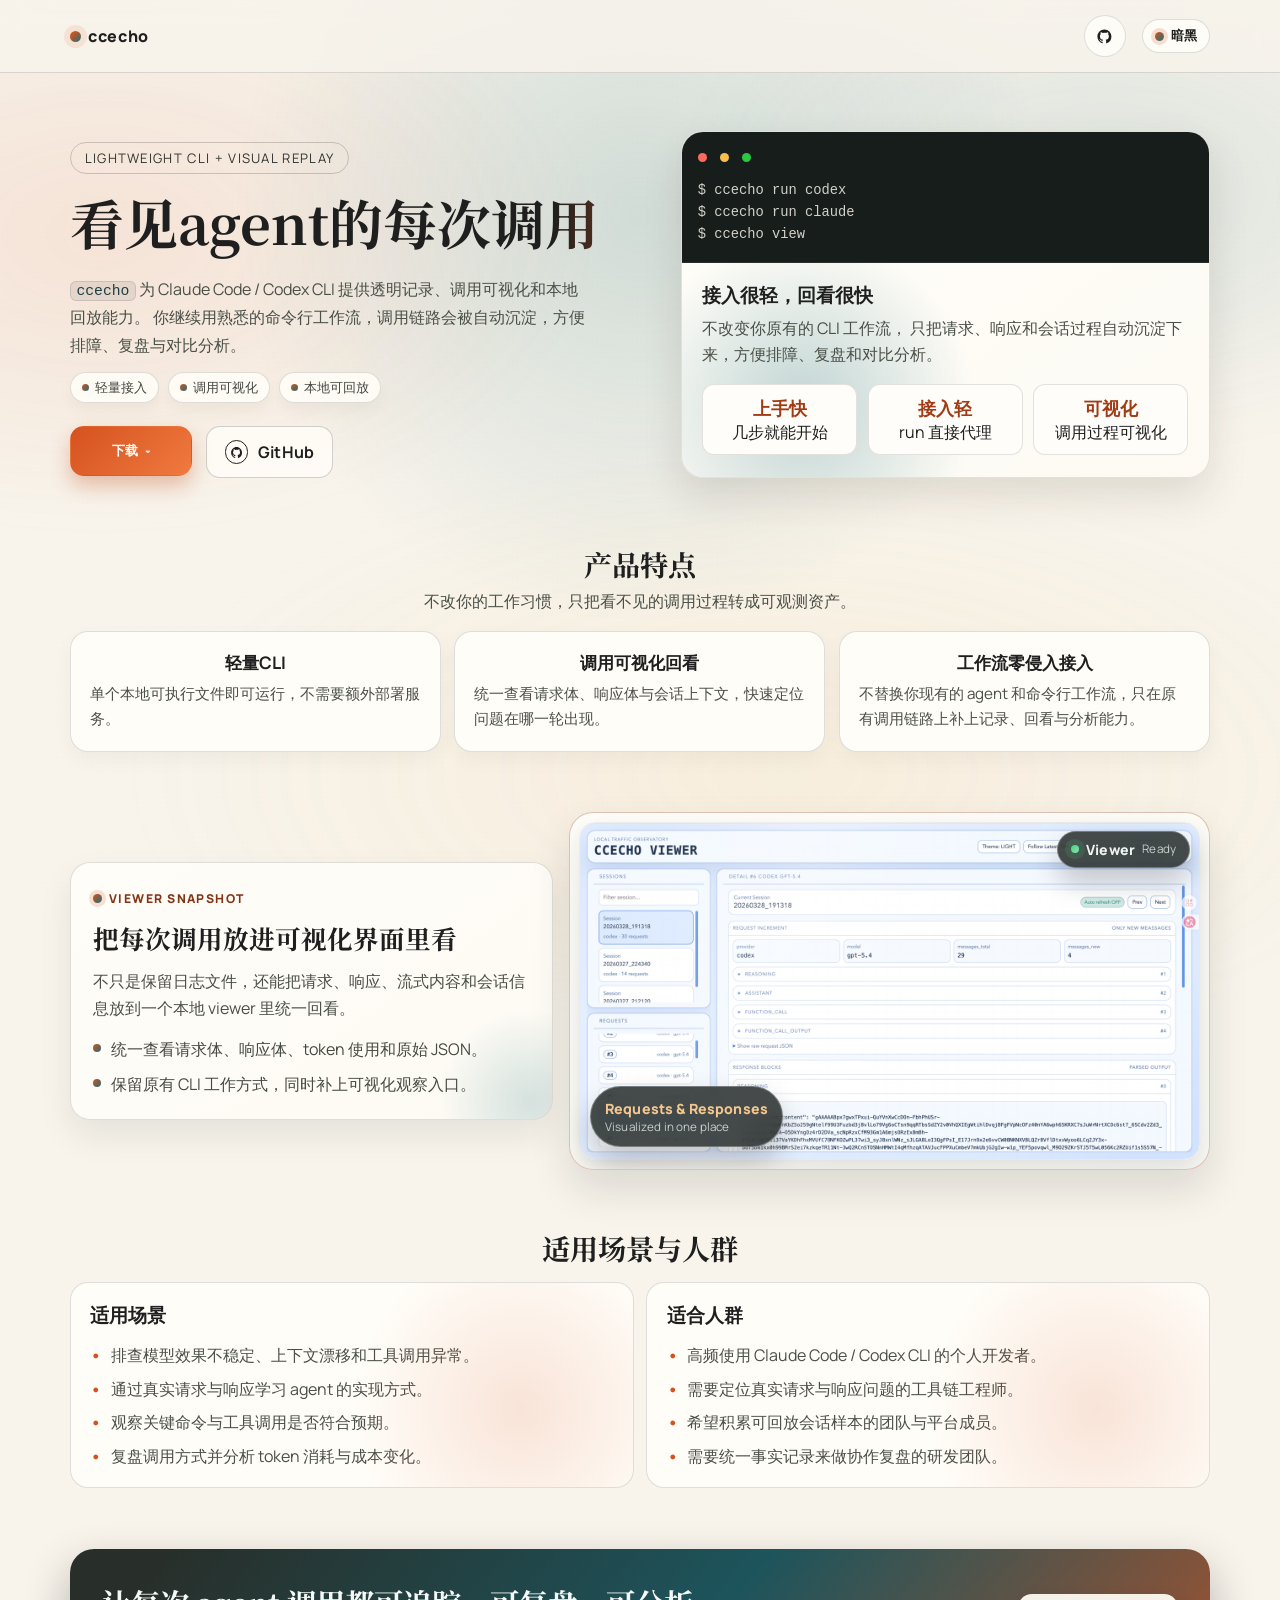
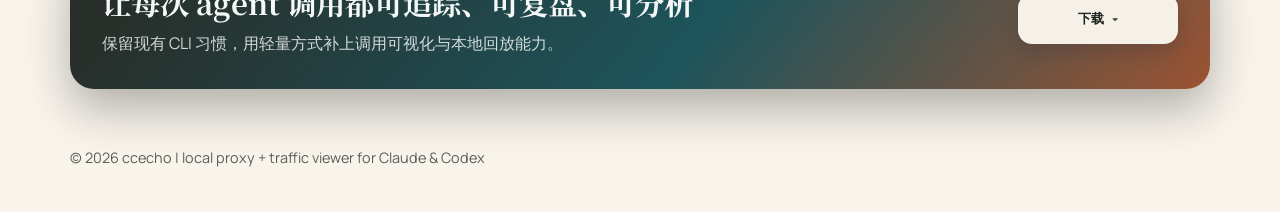
==== commit b2e14117: "fix(docs): 修正下载链接路径及GitHub仓库地址 - 将.gitignore中downloads改为docs/downloads - 修正docs/index.html中GitHub仓库地" ====
--- a/docs/index.html
+++ b/docs/index.html
@@ -1401,7 +1401,7 @@
                 <span>ccecho</span>
             </a>
             <div class="nav-right">
-                <a class="nav-icon-btn" href="https://github.com/your-org/ccecho" target="_blank" rel="noreferrer"
+                <a class="nav-icon-btn" href="https://github.com/ma-yuan6/ccecho.git" target="_blank" rel="noreferrer"
                    aria-label="GitHub">
                     <svg viewBox="0 0 24 24" focusable="false" aria-hidden="true">
                         <path d="M12 2C6.48 2 2 6.58 2 12.22c0 4.5 2.87 8.32 6.84 9.66.5.1.68-.22.68-.49 0-.24-.01-1.03-.01-1.87-2.78.62-3.37-1.21-3.37-1.21-.45-1.18-1.11-1.5-1.11-1.5-.91-.64.07-.63.07-.63 1 .07 1.53 1.05 1.53 1.05.9 1.57 2.35 1.12 2.92.86.09-.67.35-1.12.63-1.38-2.22-.26-4.55-1.14-4.55-5.09 0-1.13.39-2.05 1.03-2.77-.1-.26-.45-1.3.1-2.72 0 0 .84-.28 2.75 1.06A9.3 9.3 0 0 1 12 6.84c.85 0 1.7.12 2.49.35 1.9-1.34 2.74-1.06 2.74-1.06.55 1.42.2 2.46.1 2.72.64.72 1.03 1.64 1.03 2.77 0 3.96-2.33 4.82-4.56 5.08.36.32.68.95.68 1.92 0 1.39-.01 2.5-.01 2.84 0 .27.18.59.69.49A10.26 10.26 0 0 0 22 12.22C22 6.58 17.52 2 12 2Z"></path>
@@ -1437,17 +1437,17 @@
                                 下载
                             </button>
                             <div class="download-menu" role="menu">
-                                <a class="download-item" role="menuitem" href="../downloads/macos-intel/ccecho"><span>macOS</span><span>Intel</span></a>
-                                <a class="download-item" role="menuitem" href="../downloads/macos-apple/ccecho"><span>macOS</span><span>Apple</span></a>
-                                <a class="download-item" role="menuitem" href="../downloads/linux-x64/ccecho"><span>Linux</span><span>x64</span></a>
-                                <a class="download-item" role="menuitem" href="../downloads/linux-arm64/ccecho"><span>Linux</span><span>ARM64</span></a>
+                                <a class="download-item" role="menuitem" href="downloads/macos-intel/ccecho"><span>macOS</span><span>Intel</span></a>
+                                <a class="download-item" role="menuitem" href="downloads/macos-apple/ccecho"><span>macOS</span><span>Apple</span></a>
+                                <a class="download-item" role="menuitem" href="downloads/linux-x64/ccecho"><span>Linux</span><span>x64</span></a>
+                                <a class="download-item" role="menuitem" href="downloads/linux-arm64/ccecho"><span>Linux</span><span>ARM64</span></a>
                                 <a class="download-item" role="menuitem"
-                                   href="../downloads/windows-x64/ccecho.exe"><span>Windows</span><span>x64</span></a>
+                                   href="downloads/windows-x64/ccecho.exe"><span>Windows</span><span>x64</span></a>
                                 <a class="download-item" role="menuitem"
-                                   href="../downloads/windows-arm64/ccecho.exe"><span>Windows</span><span>ARM64</span></a>
+                                   href="downloads/windows-arm64/ccecho.exe"><span>Windows</span><span>ARM64</span></a>
                             </div>
                         </div>
-                        <a class="btn btn-ghost btn-github" href="https://github.com/your-org/ccecho" target="_blank"
+                        <a class="btn btn-ghost btn-github" href="https://github.com/ma-yuan6/ccecho.git" target="_blank"
                            rel="noreferrer">
                 <span class="btn-icon-circle" aria-hidden="true">
                   <svg viewBox="0 0 24 24" focusable="false" aria-hidden="true">
@@ -1572,15 +1572,15 @@
                         </button>
                         <div class="download-menu" role="menu">
                             <a class="download-item" role="menuitem"
-                               href="../downloads/macos-intel/ccecho"><span>macOS</span><span>Intel</span></a>
+                               href="downloads/macos-intel/ccecho"><span>macOS</span><span>Intel</span></a>
                             <a class="download-item" role="menuitem"
-                               href="../downloads/macos-apple/ccecho"><span>macOS</span><span>Apple</span></a>
+                               href="downloads/macos-apple/ccecho"><span>macOS</span><span>Apple</span></a>
                             <a class="download-item" role="menuitem"
-                               href="../downloads/linux-x64/ccecho"><span>Linux</span><span>x64</span></a>
+                               href="downloads/linux-x64/ccecho"><span>Linux</span><span>x64</span></a>
                             <a class="download-item" role="menuitem"
-                               href="../downloads/linux-arm64/ccecho"><span>Linux</span><span>ARM64</span></a>
-                            <a class="download-item" role="menuitem" href="../downloads/windows-x64/ccecho.exe"><span>Windows</span><span>x64</span></a>
-                            <a class="download-item" role="menuitem" href="../downloads/windows-arm64/ccecho.exe"><span>Windows</span><span>ARM64</span></a>
+                               href="downloads/linux-arm64/ccecho"><span>Linux</span><span>ARM64</span></a>
+                            <a class="download-item" role="menuitem" href="downloads/windows-x64/ccecho.exe"><span>Windows</span><span>x64</span></a>
+                            <a class="download-item" role="menuitem" href="downloads/windows-arm64/ccecho.exe"><span>Windows</span><span>ARM64</span></a>
                         </div>
                     </div>
                 </div>
